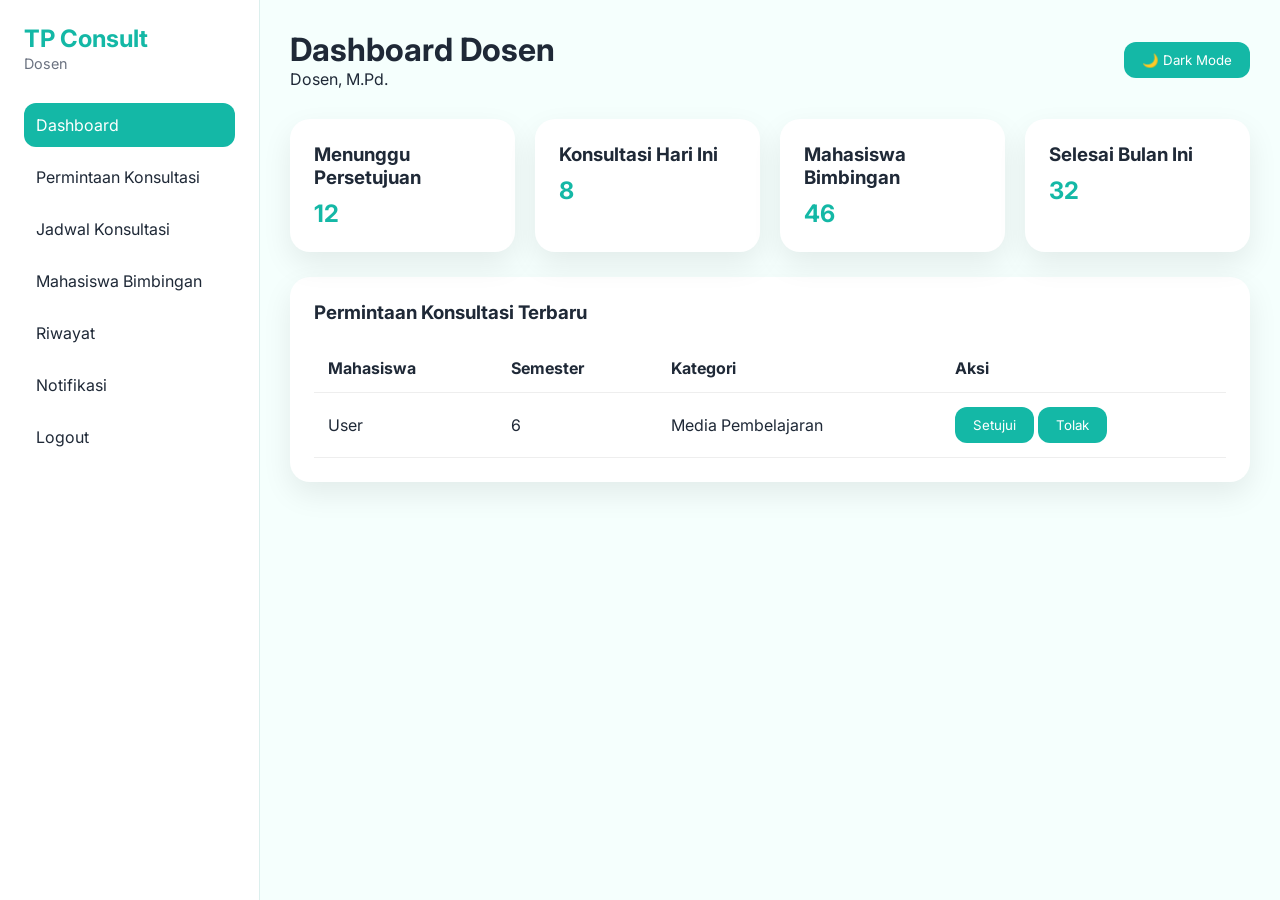
==== pages/dosen/dosen-dashboard.html @ 8b86431e "Add files via upload" ====
<!DOCTYPE html>
<html lang="id">
<head>
    <meta charset="UTF-8">
    <meta name="viewport" content="width=device-width, initial-scale=1.0">
    <title>Dashboard Dosen | TP Consult</title>

    <link rel="stylesheet" href="dosen-dashboard.css">

    <link href="https://fonts.googleapis.com/css2?family=Inter:wght@300;400;500;600;700&display=swap" rel="stylesheet">
</head>
<body>

<div class="container">

    <aside class="sidebar">

        <div class="logo">
            <h2>TP Consult</h2>
            <span>Dosen</span>
        </div>

        <nav class="menu">
            <a href="#/#/index.html" class="active">Dashboard</a>
            <a href="dosen-konsultasi.html">Permintaan Konsultasi</a>
            <a href="dosen-jadwal.html">Jadwal Konsultasi</a>
            <a href="dosen-mahasiswa.html">Mahasiswa Bimbingan</a>
            <a href="dosen-riwayat.html">Riwayat</a>
            <a href="dosen-notifikasi.html">Notifikasi</a>
            <a href="../../index.html" onclick="logout()">
                Logout
            </a>
        </nav>

    </aside>

    <main class="content">

        <header class="topbar">

            <div>
                <h1>Dashboard Dosen</h1>
                <p id="namaDosen">Dosen, M.Pd.</p>
            </div>

            <button onclick="toggleTheme()">
                🌙 Dark Mode
            </button>

        </header>

        <section class="stats">

            <div class="card stat">
                <h3>Menunggu Persetujuan</h3>
                <h2>12</h2>
            </div>

            <div class="card stat">
                <h3>Konsultasi Hari Ini</h3>
                <h2>8</h2>
            </div>

            <div class="card stat">
                <h3>Mahasiswa Bimbingan</h3>
                <h2>46</h2>
            </div>

            <div class="card stat">
                <h3>Selesai Bulan Ini</h3>
                <h2>32</h2>
            </div>

        </section>

        <section class="request-section">

            <div class="card">

                <h3>Permintaan Konsultasi Terbaru</h3>

                <table>

                    <thead>
                        <tr>
                            <th>Mahasiswa</th>
                            <th>Semester</th>
                            <th>Kategori</th>
                            <th>Aksi</th>
                        </tr>
                    </thead>

                    <tbody>

                        <tr>
                            <td>User</td>
                            <td>6</td>
                            <td>Media Pembelajaran</td>
                            <td>
                                <button class="approve"
                                onclick="approveConsultation()">
                                    Setujui
                                </button>

                                <button class="reject"
                                onclick="rejectConsultation()">
                                    Tolak
                                </button>
                            </td>
                        </tr>

                    </tbody>

                </table>

            </div>

        </section>

    </main>

</div>

<script src="dashboard-dosen.js"></script>

</body>
</html>
---- pages/dosen/dosen-dashboard.css ----
:root{
    --primary:#14b8a6;
    --primary-dark:#0f766e;
    --bg:#f5fffd;
    --white:#ffffff;
    --text:#1f2937;
    --muted:#6b7280;
    --border:#dcefed;
    --shadow:0 12px 30px rgba(0,0,0,.08);
}

*{
    margin:0;
    padding:0;
    box-sizing:border-box;
    font-family:'Inter',sans-serif;
}

body{
    background:var(--bg);
    color:var(--text);
}

.container{
    display:flex;
    min-height:100vh;
}

.sidebar{
    width:260px;
    background:white;
    border-right:1px solid var(--border);
    padding:24px;
}

.logo h2{
    color:var(--primary);
}

.logo span{
    color:var(--muted);
    font-size:.9rem;
}

.menu{
    margin-top:30px;
    display:flex;
    flex-direction:column;
    gap:8px;
}

.menu a{
    text-decoration:none;
    color:var(--text);
    padding:12px;
    border-radius:12px;
    transition:.3s;
}

.menu a:hover,
.menu a.active{
    background:var(--primary);
    color:white;
}

.content{
    flex:1;
    padding:30px;
}

.topbar{
    display:flex;
    justify-content:space-between;
    align-items:center;
    margin-bottom:30px;
}

.top-actions{
    display:flex;
    gap:12px;
    align-items:center;
}

button{
    background:var(--primary);
    color:white;
    border:none;
    padding:10px 18px;
    border-radius:12px;
    cursor:pointer;
}

.admin-profile{
    background:white;
    padding:10px 16px;
    border-radius:12px;
    box-shadow:var(--shadow);
}

.stats{
    display:grid;
    grid-template-columns:repeat(4,1fr);
    gap:20px;
    margin-bottom:25px;
}

.card{
    background:white;
    padding:24px;
    border-radius:20px;
    box-shadow:var(--shadow);
}

.stat h2{
    margin-top:10px;
    color:var(--primary);
}

.dashboard-grid{
    display:grid;
    grid-template-columns:1fr 1fr;
    gap:20px;
}

.wide{
    grid-column:span 2;
}

.activity-list{
    margin-top:15px;
}

.activity-list li{
    margin-bottom:12px;
}

.category{
    display:flex;
    justify-content:space-between;
    margin-top:15px;
}

table{
    width:100%;
    border-collapse:collapse;
    margin-top:20px;
}

th,td{
    padding:14px;
    text-align:left;
    border-bottom:1px solid #eee;
}

.badge{
    padding:6px 12px;
    border-radius:999px;
    font-size:.8rem;
}

.success{
    background:#dcfce7;
    color:#166534;
}

.pending{
    background:#fef3c7;
    color:#92400e;
}

body.dark-mode{
    background:#0b0f0e;
    color:white;
}

body.dark-mode .sidebar,
body.dark-mode .card,
body.dark-mode .admin-profile{
    background:#182321;
    color:white;
}

body.dark-mode th,
body.dark-mode td{
    border-color:#23403b;
}

@media(max-width:992px){

    .stats{
        grid-template-columns:repeat(2,1fr);
    }

    .dashboard-grid{
        grid-template-columns:1fr;
    }

    .wide{
        grid-column:span 1;
    }

}

@media(max-width:768px){

    .sidebar{
        display:none;
    }

    .stats{
        grid-template-columns:1fr;
    }

.approve{
    background:#14b8a6;
    color:white;
}

.reject{
    background:#ef4444;
    color:white;
}

}
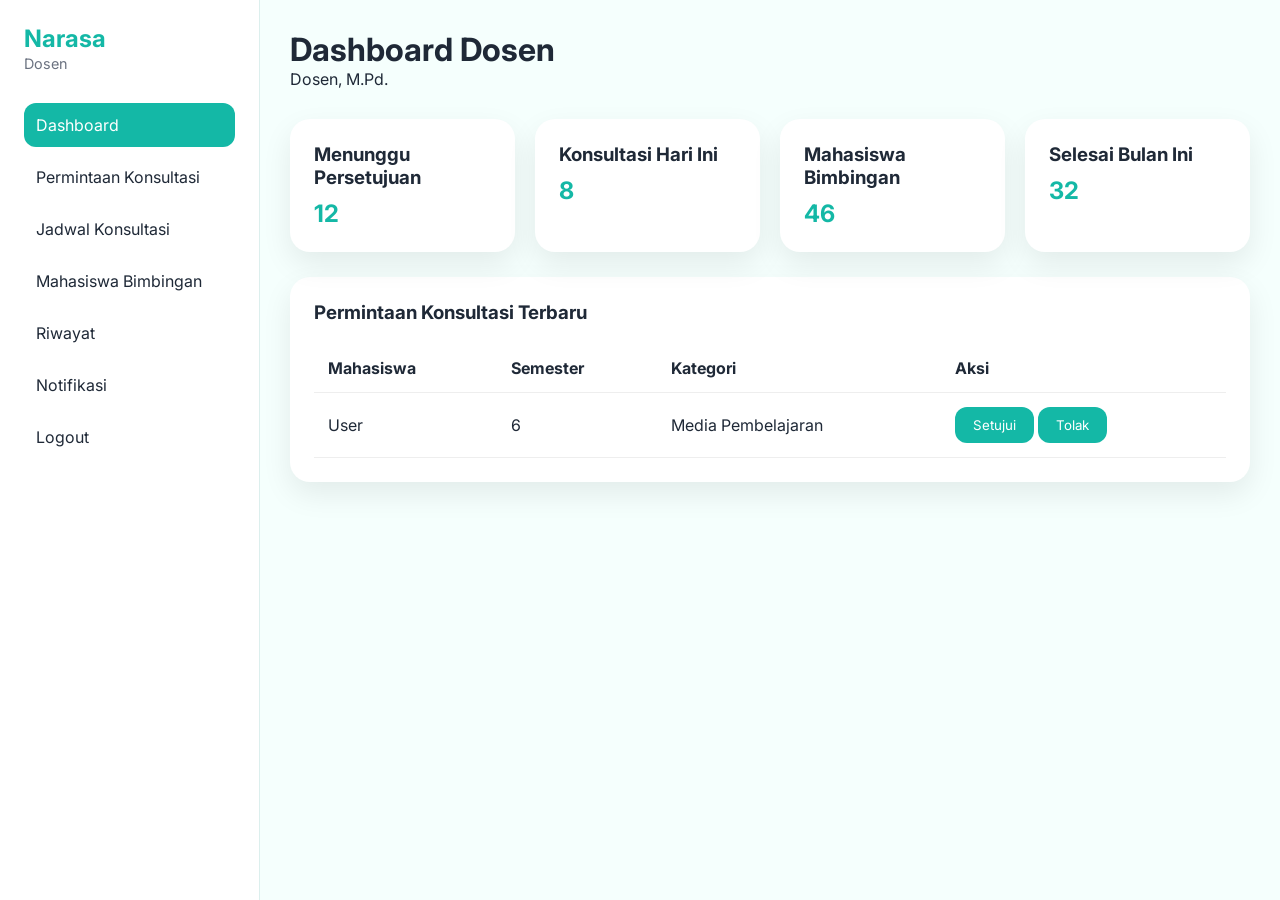
==== commit 5e19f7dd: "dosen-dashboard.html" ====
--- a/pages/dosen/dosen-dashboard.html
+++ b/pages/dosen/dosen-dashboard.html
@@ -3,7 +3,7 @@
 <head>
     <meta charset="UTF-8">
     <meta name="viewport" content="width=device-width, initial-scale=1.0">
-    <title>Dashboard Dosen | TP Consult</title>
+    <title>Dashboard Dosen | Narasa</title>
 
     <link rel="stylesheet" href="dosen-dashboard.css">
 
@@ -16,7 +16,7 @@
     <aside class="sidebar">
 
         <div class="logo">
-            <h2>TP Consult</h2>
+            <h2>Narasa</h2>
             <span>Dosen</span>
         </div>
 
@@ -42,10 +42,6 @@
                 <h1>Dashboard Dosen</h1>
                 <p id="namaDosen">Dosen, M.Pd.</p>
             </div>
-
-            <button onclick="toggleTheme()">
-                🌙 Dark Mode
-            </button>
 
         </header>
 
@@ -124,4 +120,4 @@
 <script src="dashboard-dosen.js"></script>
 
 </body>
-</html>+</html>
